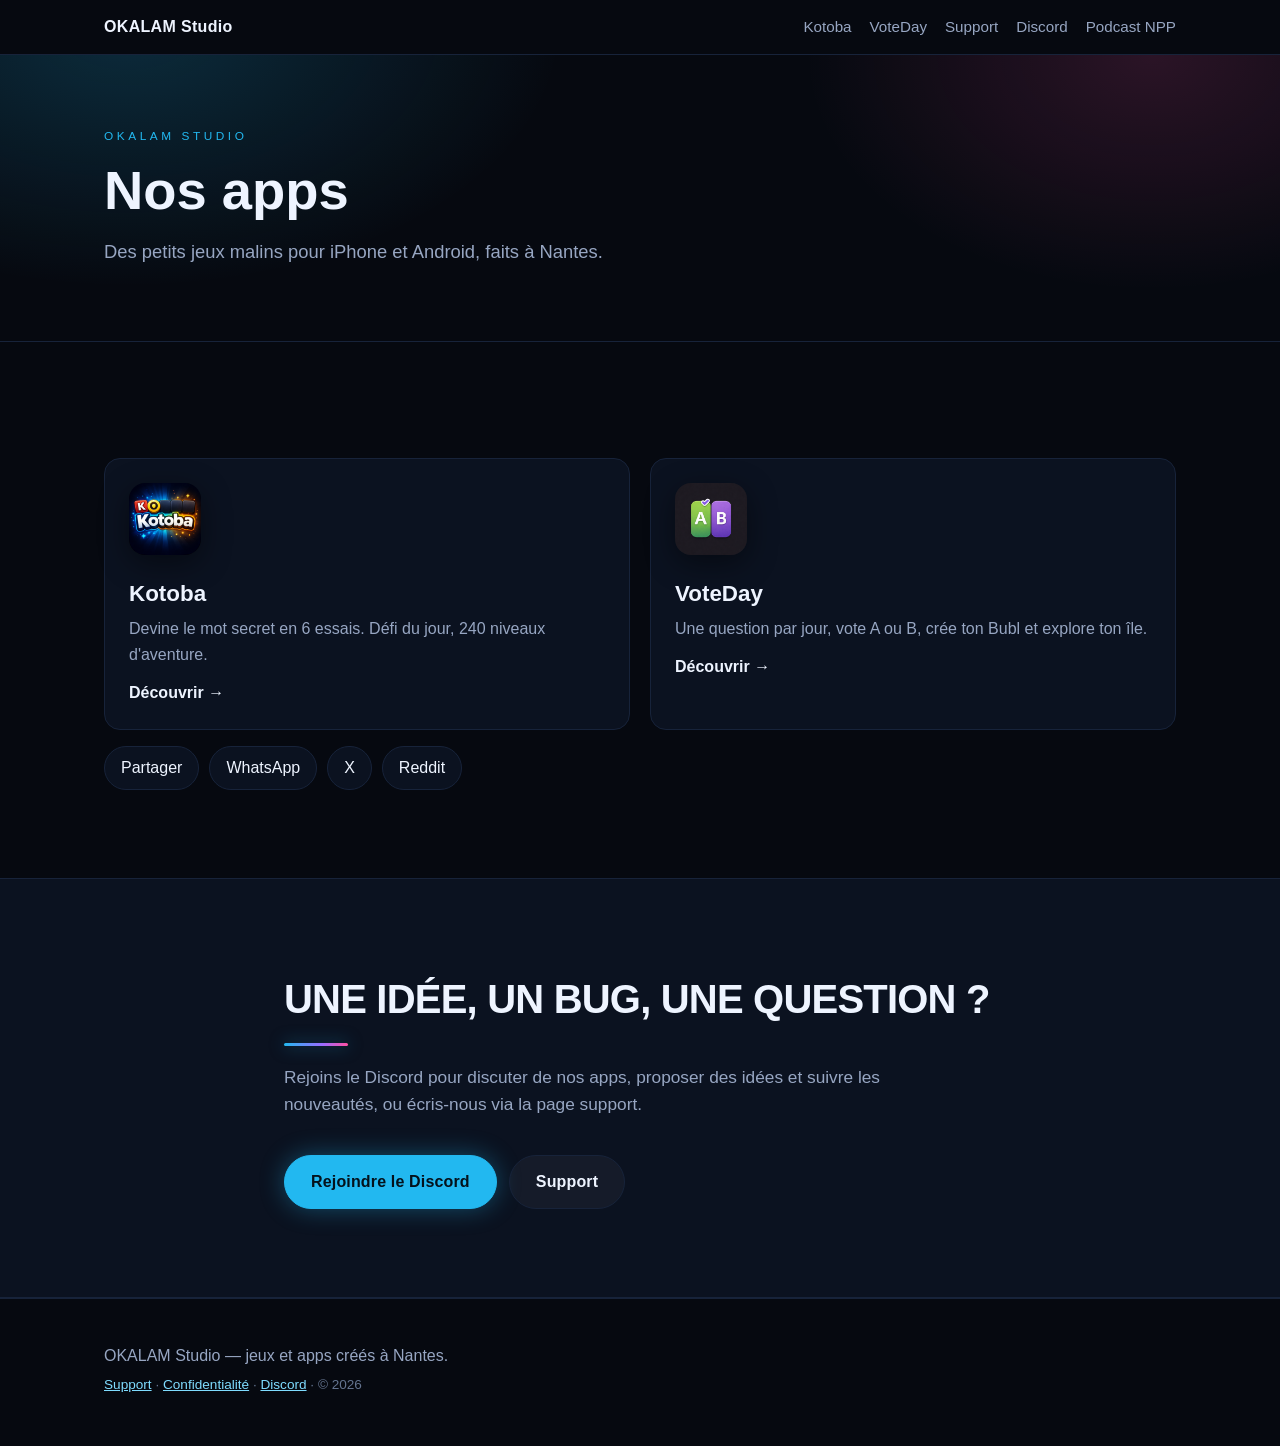
==== apps/index.html @ 82ab76f3 "Site des apps : pages Kotoba, VoteDay, support, confidentialité et journal marketing Co-Authored-By:" ====
<!DOCTYPE html>
<html lang="fr">
<head>
<meta charset="utf-8">
<meta name="viewport" content="width=device-width, initial-scale=1">
<title>Nos apps — Kotoba et VoteDay</title>
<meta name="description" content="Kotoba (jeu de mots) et VoteDay (vote quotidien) : les apps de OKALAM Studio pour iPhone et Android.">
<meta property="og:title" content="Nos apps — Kotoba et VoteDay">
<meta property="og:description" content="Kotoba (jeu de mots) et VoteDay (vote quotidien) : les apps de OKALAM Studio pour iPhone et Android.">
<meta property="og:image" content="../img/apps/kotoba-feature.jpg">
<meta property="og:type" content="website">
<meta name="twitter:card" content="summary_large_image">
<link rel="stylesheet" href="../style.css?v=4">
<link rel="stylesheet" href="../apps.css?v=1">
<link rel="icon" href="../img/favicon.png">
</head>
<body>
<div class="topbar"><div class="wrap">
  <a class="brand" href="../apps/">OKALAM Studio</a>
  <nav>
    <a href="../kotoba/">Kotoba</a>
    <a href="../voteday/">VoteDay</a>
    <a href="../support/">Support</a>
    <a href="https://discord.gg/a42kMBcp4a" target="_blank" rel="noopener">Discord</a>
    <a href="../">Podcast NPP</a>
  </nav>
</div></div>

<header class="app-hero"><div class="wrap">
  <p class="kicker">OKALAM Studio</p>
  <h1>Nos apps</h1>
  <p class="tag">Des petits jeux malins pour iPhone et Android, faits à Nantes.</p>
</div></header>
<main><section class="section"><div class="wrap">
  <div class="apps-grid">
    <a class="app-card" href="../kotoba/"><img class="app-icon" src="../img/apps/kotoba-icon.png" alt="Kotoba"><h3>Kotoba</h3>
      <p>Devine le mot secret en 6 essais. Défi du jour, 240 niveaux d'aventure.</p><strong>Découvrir →</strong></a>
    <a class="app-card" href="../voteday/"><img class="app-icon" src="../img/apps/voteday-icon.png" alt="VoteDay"><h3>VoteDay</h3>
      <p>Une question par jour, vote A ou B, crée ton Bubl et explore ton île.</p><strong>Découvrir →</strong></a>
  </div>
  <div class="share">
      <button type="button" id="share-btn">Partager</button>
      <a href="https://wa.me/?text=D%C3%A9couvre%20Kotoba%20et%20VoteDay" target="_blank" rel="noopener">WhatsApp</a>
      <a href="https://twitter.com/intent/tweet?text=D%C3%A9couvre%20Kotoba%20et%20VoteDay" target="_blank" rel="noopener">X</a>
      <a href="https://www.reddit.com/submit?title=D%C3%A9couvre%20Kotoba%20et%20VoteDay" target="_blank" rel="noopener">Reddit</a>
    </div>
    <script>
      document.getElementById('share-btn').addEventListener('click', function () {
        var d = { title: document.title, url: location.href };
        if (navigator.share) { navigator.share(d).catch(function () {}); }
        else if (navigator.clipboard) { navigator.clipboard.writeText(location.href); this.textContent = 'Lien copié !'; }
      });
    </script>
</div></section>
<section class="section alt"><div class="wrap narrow">
    <h2>Une idée, un bug, une question ?</h2>
    <p class="lead">Rejoins le Discord pour discuter de nos apps, proposer des idées et suivre les nouveautés, ou écris-nous via la page support.</p>
    <p class="cta"><a class="btn btn-primary" href="https://discord.gg/a42kMBcp4a" target="_blank" rel="noopener">Rejoindre le Discord</a> <a class="btn" href="../support/">Support</a></p>
  </div></section>
</main>

<footer>
  <div class="wrap">
    <p>OKALAM Studio — jeux et apps créés à Nantes.</p>
    <p class="small"><a href="../support/">Support</a> · <a href="../confidentialite/">Confidentialité</a> · <a href="https://discord.gg/a42kMBcp4a" target="_blank" rel="noopener">Discord</a> · © <span id="year">2026</span></p>
  </div>
</footer>
<script>document.getElementById('year').textContent = new Date().getFullYear();</script>
</body>
</html>
---- style.css ----
/* NPP — Ne paniquez pas ! On va tout faire péter
   Palette calquée sur l'habillage : nuit bleutée, néon cyan, éclairs roses et violets. */

:root {
  --bg: #060910;
  --bg-alt: #0b1220;
  --ink: #eef4ff;
  --ink-soft: #97a6c2;
  --cyan: #22b8f0;
  --cyan-soft: #7fdcff;
  --pink: #ff4fa3;
  --violet: #9b6bff;
  --green: #5ce1a0;
  --line: #17233a;
  --radius: 16px;
  --wrap: 1120px;
}

* { box-sizing: border-box; }
html { scroll-behavior: smooth; }

body {
  margin: 0;
  background: var(--bg);
  color: var(--ink);
  font-family: -apple-system, BlinkMacSystemFont, "Segoe UI", Inter, Helvetica, Arial, sans-serif;
  line-height: 1.6;
  -webkit-font-smoothing: antialiased;
}

.wrap {
  width: 100%;
  max-width: var(--wrap);
  margin: 0 auto;
  padding: 0 24px;
}
.wrap.narrow { max-width: 760px; }

a { color: var(--cyan-soft); }

/* ---------- hero ---------- */

.hero {
  position: relative;
  padding: 96px 0 88px;
  overflow: hidden;
  border-bottom: 1px solid var(--line);
  background:
    radial-gradient(760px 460px at 12% -5%, rgba(34, 184, 240, .22), transparent 62%),
    radial-gradient(620px 420px at 88% 8%, rgba(255, 79, 163, .16), transparent 62%),
    radial-gradient(520px 380px at 65% 100%, rgba(155, 107, 255, .14), transparent 60%),
    var(--bg);
}

/* la bande oblique de l'habillage */
.hero::before,
.hero::after {
  content: "";
  position: absolute;
  left: -10%;
  width: 120%;
  height: 120px;
  background: rgba(255, 255, 255, .022);
  transform: rotate(-4deg);
  pointer-events: none;
}
.hero::before { top: 12%; }
.hero::after { bottom: 6%; height: 90px; transform: rotate(-3deg); }

.hero-inner {
  position: relative;
  display: flex;
  align-items: center;
  gap: 48px;
}

.hero-text { flex: 1; min-width: 0; }

.hero-logo {
  width: min(38vw, 380px);
  border-radius: 20px;
  border: 1px solid var(--line);
  box-shadow: 0 0 0 1px rgba(34, 184, 240, .12), 0 24px 60px rgba(0, 0, 0, .55);
}

.kicker {
  margin: 0 0 10px;
  text-transform: uppercase;
  letter-spacing: .3em;
  font-size: .74rem;
  color: var(--cyan);
}

.hero h1 {
  margin: 0;
  font-size: clamp(4.5rem, 16vw, 9rem);
  line-height: .82;
  letter-spacing: -.045em;
  font-weight: 900;
  color: var(--cyan);
  text-shadow:
    0 0 18px rgba(34, 184, 240, .55),
    0 0 48px rgba(34, 184, 240, .25);
}

.baseline {
  margin: 22px 0 0;
  font-size: clamp(1.3rem, 3.4vw, 2.1rem);
  font-weight: 800;
  line-height: 1.15;
  letter-spacing: -.01em;
  text-transform: uppercase;
}
.baseline span { color: var(--cyan-soft); }

.hosts { margin: 18px 0 0; color: var(--ink-soft); }
.hosts strong { color: var(--ink); }

.cta {
  margin: 32px 0 0;
  display: flex;
  flex-wrap: wrap;
  gap: 12px;
}

.btn {
  display: inline-block;
  padding: 13px 26px;
  border: 1px solid var(--line);
  border-radius: 999px;
  background: rgba(255, 255, 255, .04);
  color: var(--ink);
  text-decoration: none;
  font-weight: 700;
  letter-spacing: .01em;
  transition: transform .15s ease, box-shadow .15s ease, border-color .15s ease, background .15s ease;
}
.btn:hover {
  transform: translateY(-2px);
  border-color: rgba(127, 220, 255, .5);
  background: rgba(255, 255, 255, .08);
}

.btn-primary {
  background: var(--cyan);
  border-color: var(--cyan);
  color: #04121c;
  box-shadow: 0 0 24px rgba(34, 184, 240, .35);
}
.btn-primary:hover { background: var(--cyan-soft); border-color: var(--cyan-soft); }

.btn-pink {
  background: transparent;
  border-color: var(--pink);
  color: #ffd0e5;
  box-shadow: 0 0 18px rgba(255, 79, 163, .2);
}
.btn-pink:hover { background: rgba(255, 79, 163, .14); border-color: var(--pink); }

/* ---------- sections ---------- */

.section { padding: 88px 0; position: relative; }
.section.alt { background: var(--bg-alt); border-block: 1px solid var(--line); }

h2 {
  margin: 0 0 18px;
  font-size: clamp(1.7rem, 4.4vw, 2.5rem);
  letter-spacing: -.02em;
  text-transform: uppercase;
  font-weight: 900;
}
h2::after {
  content: "";
  display: block;
  width: 64px;
  height: 3px;
  margin-top: 12px;
  border-radius: 3px;
  background: linear-gradient(90deg, var(--cyan), var(--violet) 60%, var(--pink));
  box-shadow: 0 0 16px rgba(34, 184, 240, .5);
}

.lead {
  margin: 0 0 36px;
  max-width: 64ch;
  font-size: 1.08rem;
  color: var(--ink-soft);
}

.note { margin-top: 24px; font-size: .9rem; color: #64748f; }

/* ---------- cartes ---------- */

.grid {
  display: grid;
  grid-template-columns: repeat(auto-fit, minmax(240px, 1fr));
  gap: 18px;
}

.card {
  padding: 26px;
  border: 1px solid var(--line);
  border-radius: var(--radius);
  background: linear-gradient(180deg, rgba(255, 255, 255, .035), rgba(255, 255, 255, .012));
  transition: border-color .15s ease, transform .15s ease;
}
.card:hover { border-color: rgba(34, 184, 240, .45); transform: translateY(-3px); }

.card .num {
  display: block;
  font-size: .78rem;
  font-weight: 800;
  letter-spacing: .22em;
  color: var(--pink);
  margin-bottom: 10px;
}
.card h3 { margin: 0 0 8px; font-size: 1.15rem; }
.card p { margin: 0; color: var(--ink-soft); }

/* ---------- épisodes ---------- */

.episodes { list-style: none; margin: 0; padding: 0; display: grid; gap: 12px; }

.episode {
  display: flex;
  align-items: center;
  gap: 22px;
  padding: 22px 26px;
  border: 1px solid var(--line);
  border-radius: var(--radius);
  background: rgba(255, 255, 255, .025);
}

.episode.next {
  border-color: rgba(34, 184, 240, .35);
  box-shadow: inset 3px 0 0 var(--cyan);
}

.ep-num {
  font-weight: 900;
  letter-spacing: .06em;
  color: var(--cyan);
  min-width: 78px;
}

.ep-body { flex: 1; }
.ep-body h3 { margin: 0 0 6px; font-size: 1.15rem; }
.ep-body p { margin: 0; color: var(--ink-soft); font-size: .95rem; }

.ep-meta {
  font-size: .8rem;
  text-transform: uppercase;
  letter-spacing: .12em;
  color: var(--pink);
  border: 1px solid rgba(255, 79, 163, .4);
  padding: 5px 14px;
  border-radius: 999px;
  white-space: nowrap;
}

/* ---------- dons ---------- */

.donate {
  padding: 28px;
  border: 1px solid rgba(255, 79, 163, .35);
  border-radius: var(--radius);
  background: linear-gradient(180deg, rgba(255, 79, 163, .08), rgba(155, 107, 255, .05));
}

.donate-label {
  margin: 0 0 6px;
  font-size: .76rem;
  text-transform: uppercase;
  letter-spacing: .24em;
  color: var(--pink);
  font-weight: 800;
}

.donate .cta { margin-top: 22px; }

/* ---------- contact ---------- */

.mail {
  font-size: clamp(1.15rem, 3.4vw, 1.7rem);
  font-weight: 800;
  margin: 0;
  word-break: break-word;
}
.mail a { text-decoration: none; }
.mail a:hover { text-decoration: underline; }

/* ---------- pied ---------- */

footer {
  padding: 44px 0;
  border-top: 1px solid var(--line);
  color: var(--ink-soft);
}
footer p { margin: 0 0 6px; }
footer .small { font-size: .85rem; color: #64748f; }

@media (max-width: 860px) {
  .hero-inner { flex-direction: column-reverse; align-items: flex-start; gap: 32px; }
  .hero-logo { width: min(70vw, 320px); }
}

@media (max-width: 560px) {
  .hero { padding: 72px 0 64px; }
  .section { padding: 64px 0; }
  .episode { flex-wrap: wrap; gap: 12px; }
}

.donate-soon {
  margin: 0;
  font-size: 1.05rem;
  font-weight: 700;
  color: var(--cyan-soft);
}

/* ---------- plateformes d'ecoute ---------- */

.plateformes {
  display: flex;
  flex-wrap: wrap;
  gap: 12px;
  margin: 0 0 30px;
}

.plat {
  display: flex;
  flex-direction: column;
  gap: 2px;
  padding: 14px 22px;
  border: 1px solid var(--line);
  border-radius: var(--radius);
  background: rgba(255, 255, 255, .03);
  text-decoration: none;
  color: var(--ink);
  transition: border-color .15s ease, transform .15s ease;
}
a.plat:hover { border-color: rgba(34, 184, 240, .55); transform: translateY(-2px); }

.plat-nom { font-weight: 800; }
.plat-etat {
  font-size: .74rem;
  text-transform: uppercase;
  letter-spacing: .16em;
  color: var(--cyan);
}
.plat-attente { opacity: .6; }
.plat-attente .plat-etat { color: var(--ink-soft); }

.ep-liens { margin-top: 10px !important; display: flex; flex-wrap: wrap; gap: 16px; }
.ep-liens a { font-size: .9rem; font-weight: 700; text-decoration: none; }
.ep-liens a:hover { text-decoration: underline; }
---- apps.css ----
/* Pages apps (Kotoba, VoteDay), support, confidentialité — s'appuie sur style.css */

.topbar { border-bottom: 1px solid var(--line); background: var(--bg); position: sticky; top: 0; z-index: 10; }
.topbar .wrap { display: flex; align-items: center; justify-content: space-between; gap: 16px; padding-top: 14px; padding-bottom: 14px; flex-wrap: wrap; }
.topbar a { text-decoration: none; }
.topbar .brand { font-weight: 800; letter-spacing: .02em; color: var(--ink); }
.topbar nav { display: flex; gap: 18px; flex-wrap: wrap; font-size: .95rem; }
.topbar nav a { color: var(--ink-soft); }
.topbar nav a:hover { color: var(--cyan-soft); }

.app-hero { padding: 72px 0 56px; border-bottom: 1px solid var(--line);
  background:
    radial-gradient(700px 420px at 10% -10%, rgba(34, 184, 240, .20), transparent 62%),
    radial-gradient(560px 380px at 90% 0%, rgba(255, 79, 163, .15), transparent 62%),
    var(--bg); }
.app-hero-inner { display: flex; gap: 40px; align-items: center; flex-wrap: wrap; }
.app-hero-text { flex: 1 1 360px; }
.app-icon { width: 96px; height: 96px; border-radius: 22px; box-shadow: 0 8px 30px rgba(0,0,0,.45); }
.app-hero h1 { margin: 16px 0 6px; font-size: clamp(2.2rem, 6vw, 3.4rem); line-height: 1.05; }
.app-hero .tag { color: var(--ink-soft); font-size: 1.15rem; max-width: 34em; }
.app-hero .feature { flex: 1 1 360px; max-width: 520px; width: 100%; border-radius: var(--radius); border: 1px solid var(--line); }

.stores { display: flex; gap: 12px; flex-wrap: wrap; margin: 24px 0 8px; }
.store { display: inline-flex; flex-direction: column; padding: 10px 20px; border-radius: 12px; border: 1px solid var(--line);
  background: var(--bg-alt); text-decoration: none; color: var(--ink); min-width: 190px; }
.store small { color: var(--ink-soft); font-size: .75rem; }
.store strong { font-size: 1.05rem; }
.store:hover { border-color: var(--cyan); }
.store.recommended { border-color: var(--cyan); box-shadow: 0 0 0 1px var(--cyan) inset; }
.store.soon { opacity: .6; pointer-events: none; }
.stores-note { color: var(--ink-soft); font-size: .9rem; margin: 6px 0 0; }

.shots { display: flex; gap: 16px; overflow-x: auto; padding: 8px 0 20px; scroll-snap-type: x mandatory; }
.shots img { height: 420px; width: auto; border-radius: 18px; border: 1px solid var(--line); scroll-snap-align: start; flex: 0 0 auto; }

.feat-grid { display: grid; grid-template-columns: repeat(auto-fit, minmax(240px, 1fr)); gap: 16px; margin-top: 24px; }
.feat { background: var(--bg-alt); border: 1px solid var(--line); border-radius: var(--radius); padding: 20px; }
.feat h3 { margin: 0 0 6px; font-size: 1.05rem; }
.feat p { margin: 0; color: var(--ink-soft); font-size: .95rem; }

.apps-grid { display: grid; grid-template-columns: repeat(auto-fit, minmax(300px, 1fr)); gap: 20px; margin-top: 28px; }
.app-card { background: var(--bg-alt); border: 1px solid var(--line); border-radius: var(--radius); padding: 24px; text-decoration: none; color: var(--ink); display: block; }
.app-card:hover { border-color: var(--cyan); }
.app-card img.app-icon { width: 72px; height: 72px; border-radius: 16px; }
.app-card h3 { margin: 14px 0 4px; font-size: 1.4rem; }
.app-card p { color: var(--ink-soft); margin: 0 0 12px; }

.share { display: flex; gap: 10px; flex-wrap: wrap; margin-top: 16px; }
.share a, .share button { font: inherit; cursor: pointer; padding: 8px 16px; border-radius: 999px; border: 1px solid var(--line);
  background: var(--bg-alt); color: var(--ink); text-decoration: none; }
.share a:hover, .share button:hover { border-color: var(--cyan); }

.faq details { background: var(--bg-alt); border: 1px solid var(--line); border-radius: 12px; padding: 14px 18px; margin: 10px 0; }
.faq summary { cursor: pointer; font-weight: 600; }
.faq p { color: var(--ink-soft); margin: 10px 0 0; }

.legal h2 { margin-top: 36px; font-size: 1.3rem; }
.legal p, .legal li { color: var(--ink-soft); }
.legal .updated { font-size: .9rem; }

@media (max-width: 600px) { .shots img { height: 340px; } .app-hero { padding: 48px 0 40px; } }
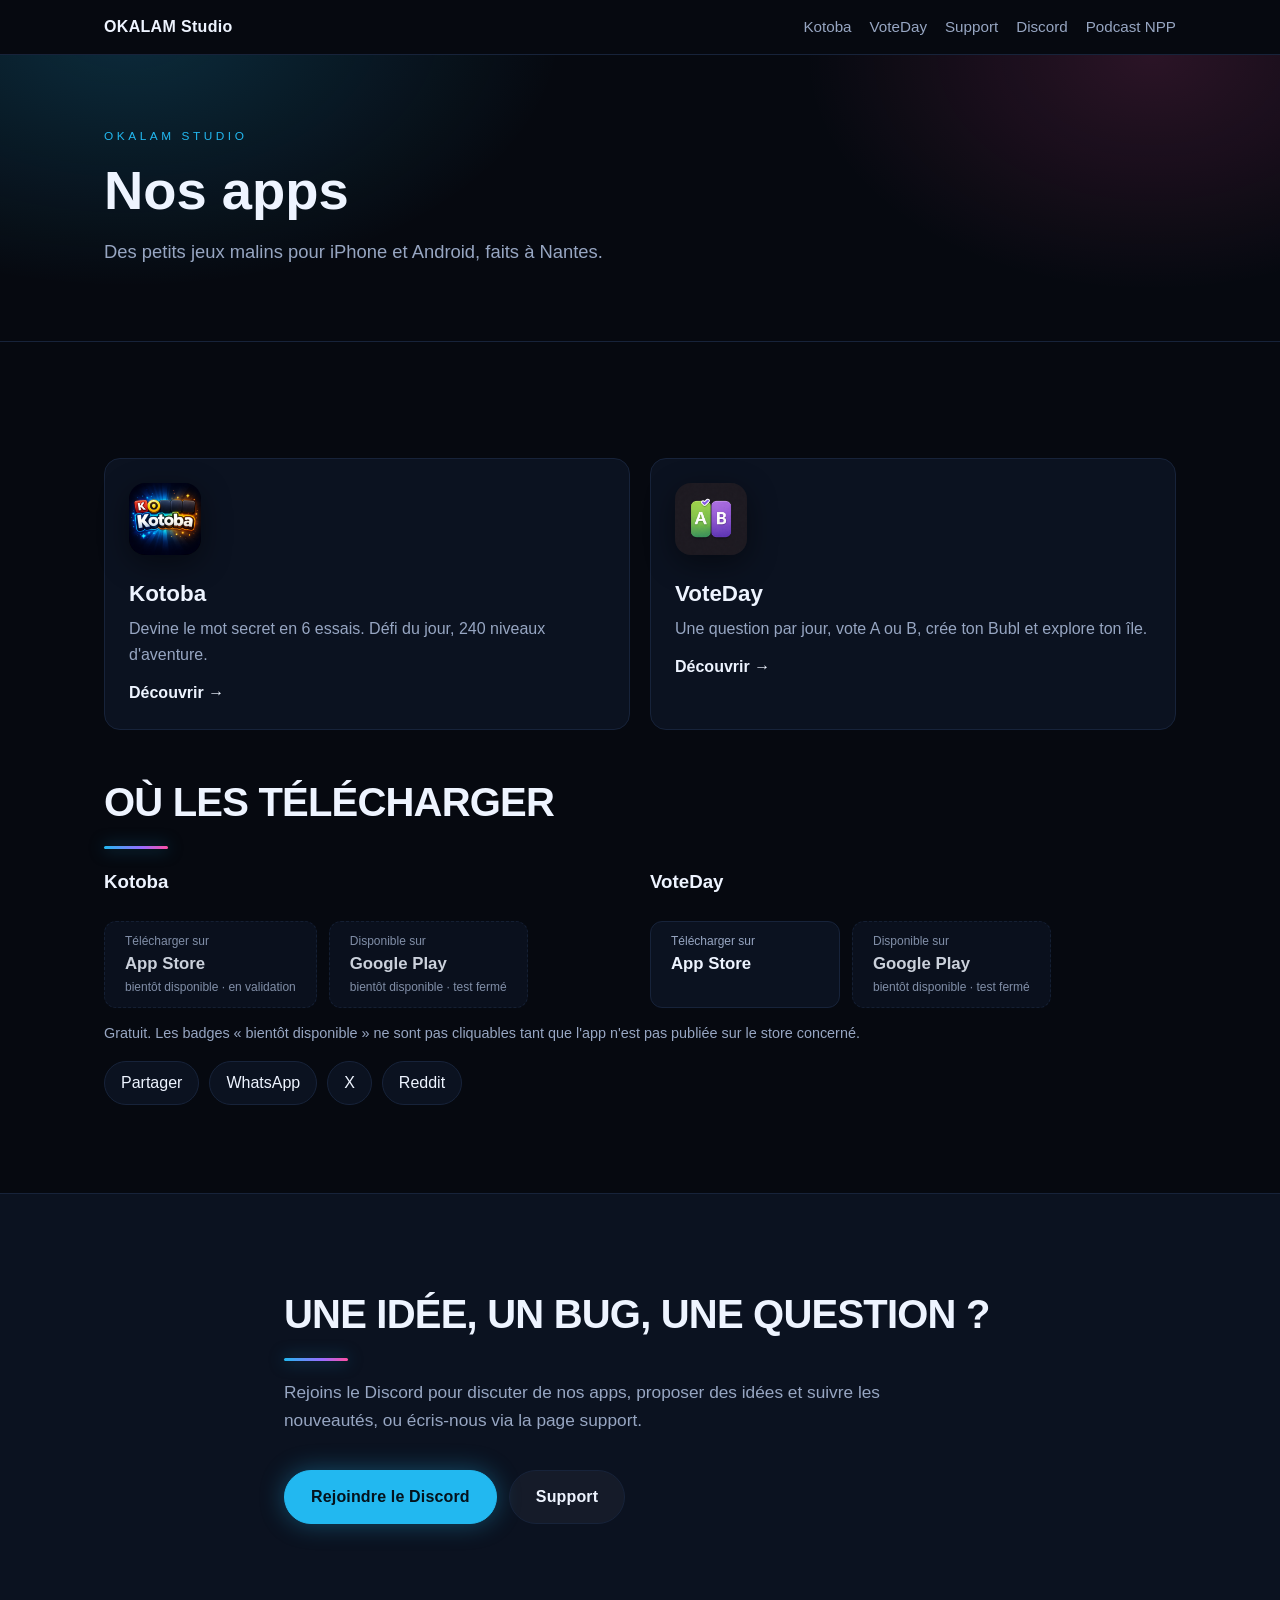
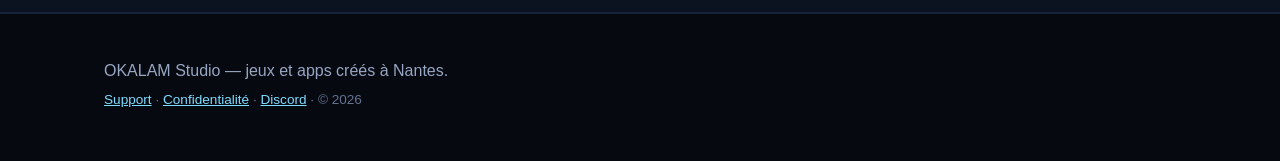
==== commit 3c1e7344: "Marketing 2026-10-02 : badges stores et detection iOS/Android, Open Graph/Twitter, QR, accueil, ment" ====
--- a/apps/index.html
+++ b/apps/index.html
@@ -8,10 +8,17 @@
 <meta property="og:title" content="Nos apps — Kotoba et VoteDay">
 <meta property="og:description" content="Kotoba (jeu de mots) et VoteDay (vote quotidien) : les apps de OKALAM Studio pour iPhone et Android.">
 <meta property="og:image" content="../img/apps/kotoba-feature.jpg">
+<meta property="og:image:alt" content="Kotoba, le jeu de mots en 6 essais">
 <meta property="og:type" content="website">
+<meta property="og:site_name" content="OKALAM Studio">
+<meta property="og:locale" content="fr_FR">
 <meta name="twitter:card" content="summary_large_image">
-<link rel="stylesheet" href="../style.css?v=4">
-<link rel="stylesheet" href="../apps.css?v=1">
+<meta name="twitter:title" content="Nos apps — Kotoba et VoteDay">
+<meta name="twitter:description" content="Kotoba (jeu de mots) et VoteDay (vote quotidien) : les apps de OKALAM Studio pour iPhone et Android.">
+<meta name="twitter:image" content="../img/apps/kotoba-feature.jpg">
+<meta name="twitter:image:alt" content="Kotoba, le jeu de mots en 6 essais">
+<link rel="stylesheet" href="../style.css?v=5">
+<link rel="stylesheet" href="../apps.css?v=2">
 <link rel="icon" href="../img/favicon.png">
 </head>
 <body>
@@ -33,11 +40,37 @@
 </div></header>
 <main><section class="section"><div class="wrap">
   <div class="apps-grid">
-    <a class="app-card" href="../kotoba/"><img class="app-icon" src="../img/apps/kotoba-icon.png" alt="Kotoba"><h3>Kotoba</h3>
+    <a class="app-card" href="../kotoba/"><img class="app-icon" src="../img/apps/kotoba-icon.png" alt="" width="72" height="72"><h3>Kotoba</h3>
       <p>Devine le mot secret en 6 essais. Défi du jour, 240 niveaux d'aventure.</p><strong>Découvrir →</strong></a>
-    <a class="app-card" href="../voteday/"><img class="app-icon" src="../img/apps/voteday-icon.png" alt="VoteDay"><h3>VoteDay</h3>
+    <a class="app-card" href="../voteday/"><img class="app-icon" src="../img/apps/voteday-icon.png" alt="" width="72" height="72"><h3>VoteDay</h3>
       <p>Une question par jour, vote A ou B, crée ton Bubl et explore ton île.</p><strong>Découvrir →</strong></a>
   </div>
+  <h2 id="dispo" class="dispo-title">Où les télécharger</h2>
+  <div class="dispo">
+    <div class="dispo-app">
+      <h3>Kotoba</h3>
+      <div class="stores">
+        <span class="store soon ios" id="ios-kotoba" aria-disabled="true"><small>Télécharger sur</small><strong>App Store</strong><small>bientôt disponible · en validation</small></span>
+        <span class="store soon android" id="android-kotoba" aria-disabled="true"><small>Disponible sur</small><strong>Google Play</strong><small>bientôt disponible · test fermé</small></span>
+      </div>
+    </div>
+    <div class="dispo-app">
+      <h3>VoteDay</h3>
+      <div class="stores">
+        <a class="store ios" id="ios-voteday" href="https://apps.apple.com/fr/app/voteday/id6760981728" target="_blank" rel="noopener"><small>Télécharger sur</small><strong>App Store</strong></a>
+        <span class="store soon android" id="android-voteday" aria-disabled="true"><small>Disponible sur</small><strong>Google Play</strong><small>bientôt disponible · test fermé</small></span>
+      </div>
+    </div>
+  </div>
+  <p class="stores-note">Gratuit. Les badges « bientôt disponible » ne sont pas cliquables tant que l'app n'est pas publiée sur le store concerné.</p>
+  <script>
+    (function () {
+      var ua = navigator.userAgent || '';
+      var p = /android/i.test(ua) ? 'android' : (/iphone|ipad|ipod/i.test(ua) || (/macintosh/i.test(ua) && navigator.maxTouchPoints > 1) ? 'ios' : '');
+      if (!p) return;
+      ['kotoba', 'voteday'].forEach(function (a) { var el = document.getElementById(p + '-' + a); if (el) el.classList.add('recommended'); });
+    })();
+  </script>
   <div class="share">
       <button type="button" id="share-btn">Partager</button>
       <a href="https://wa.me/?text=D%C3%A9couvre%20Kotoba%20et%20VoteDay" target="_blank" rel="noopener">WhatsApp</a>
--- a/style.css
+++ b/style.css
@@ -187,7 +187,7 @@
   color: var(--ink-soft);
 }
 
-.note { margin-top: 24px; font-size: .9rem; color: #64748f; }
+.note { margin-top: 24px; font-size: .9rem; color: #8a99b5; }
 
 /* ---------- cartes ---------- */
 
@@ -347,9 +347,17 @@
   letter-spacing: .16em;
   color: var(--cyan);
 }
-.plat-attente { opacity: .6; }
+.plat-attente { opacity: .85; border-style: dashed; }
 .plat-attente .plat-etat { color: var(--ink-soft); }
 
 .ep-liens { margin-top: 10px !important; display: flex; flex-wrap: wrap; gap: 16px; }
 .ep-liens a { font-size: .9rem; font-weight: 700; text-decoration: none; }
 .ep-liens a:hover { text-decoration: underline; }
+
+/* ---------- encart "Dans l'épisode" ---------- */
+.episode-apps { margin: 24px 0 28px; padding: 18px 22px; border: 1px solid var(--line); border-left: 3px solid var(--cyan); border-radius: var(--radius); background: var(--bg-alt); }
+.episode-apps .kicker { margin: 0 0 8px; }
+.episode-apps ul { margin: 0; padding-left: 1.1em; color: var(--ink-soft); }
+.episode-apps li { margin: 4px 0; }
+.episode-apps strong { color: var(--ink); }
+.episode-apps .small { margin: 10px 0 0; font-size: .9rem; color: var(--ink-soft); }
--- a/apps.css
+++ b/apps.css
@@ -27,7 +27,8 @@
 .store strong { font-size: 1.05rem; }
 .store:hover { border-color: var(--cyan); }
 .store.recommended { border-color: var(--cyan); box-shadow: 0 0 0 1px var(--cyan) inset; }
-.store.soon { opacity: .6; pointer-events: none; }
+.store.soon { opacity: .85; border-style: dashed; pointer-events: none; cursor: default; }
+.store:focus-visible, .share a:focus-visible, .share button:focus-visible { outline: 2px solid var(--cyan-soft); outline-offset: 2px; }
 .stores-note { color: var(--ink-soft); font-size: .9rem; margin: 6px 0 0; }
 
 .shots { display: flex; gap: 16px; overflow-x: auto; padding: 8px 0 20px; scroll-snap-type: x mandatory; }
@@ -59,3 +60,7 @@
 .legal .updated { font-size: .9rem; }
 
 @media (max-width: 600px) { .shots img { height: 340px; } .app-hero { padding: 48px 0 40px; } }
+
+.dispo-title { margin-top: 40px; }
+.dispo { display: grid; grid-template-columns: repeat(auto-fit, minmax(260px, 1fr)); gap: 20px; }
+.dispo-app h3 { margin: 0 0 4px; }
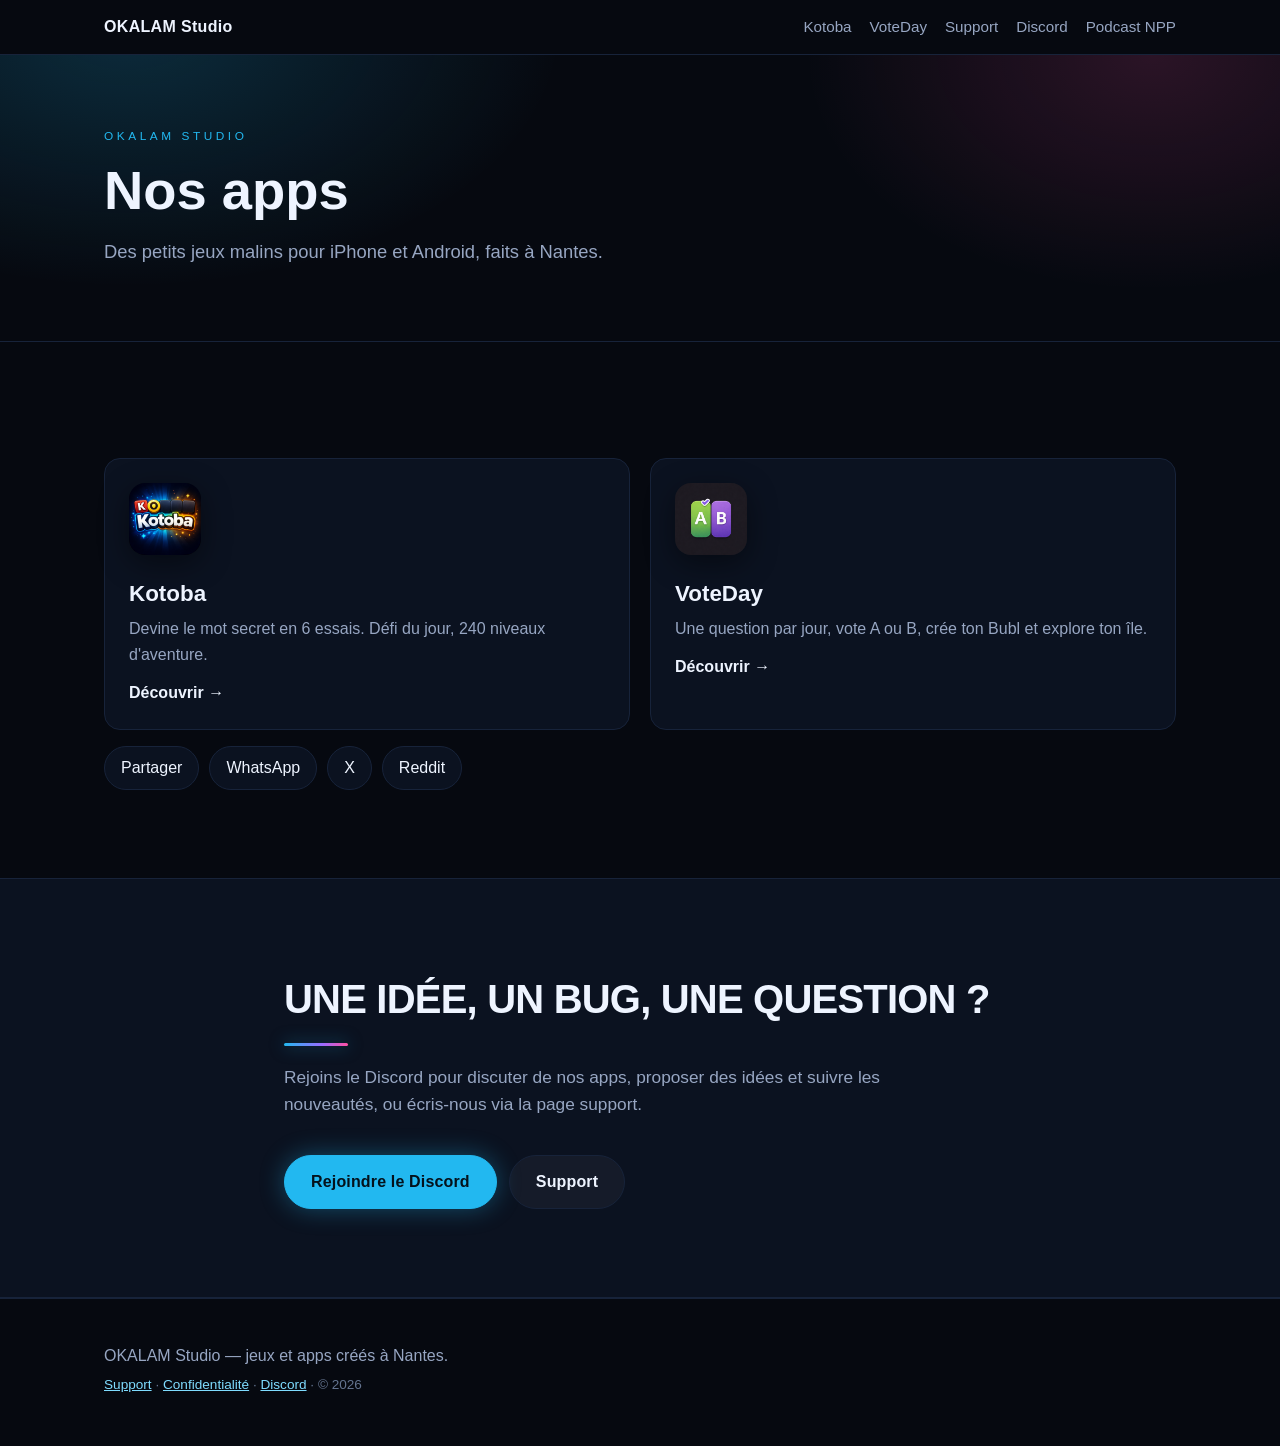
==== commit aba0f63a: "Merge pull request #1 from Stesouna9/apps-site Site des apps : Kotoba, VoteDay, support, confidentia" ====
--- a/apps/index.html
+++ b/apps/index.html
@@ -8,17 +8,10 @@
 <meta property="og:title" content="Nos apps — Kotoba et VoteDay">
 <meta property="og:description" content="Kotoba (jeu de mots) et VoteDay (vote quotidien) : les apps de OKALAM Studio pour iPhone et Android.">
 <meta property="og:image" content="../img/apps/kotoba-feature.jpg">
-<meta property="og:image:alt" content="Kotoba, le jeu de mots en 6 essais">
 <meta property="og:type" content="website">
-<meta property="og:site_name" content="OKALAM Studio">
-<meta property="og:locale" content="fr_FR">
 <meta name="twitter:card" content="summary_large_image">
-<meta name="twitter:title" content="Nos apps — Kotoba et VoteDay">
-<meta name="twitter:description" content="Kotoba (jeu de mots) et VoteDay (vote quotidien) : les apps de OKALAM Studio pour iPhone et Android.">
-<meta name="twitter:image" content="../img/apps/kotoba-feature.jpg">
-<meta name="twitter:image:alt" content="Kotoba, le jeu de mots en 6 essais">
-<link rel="stylesheet" href="../style.css?v=5">
-<link rel="stylesheet" href="../apps.css?v=2">
+<link rel="stylesheet" href="../style.css?v=4">
+<link rel="stylesheet" href="../apps.css?v=1">
 <link rel="icon" href="../img/favicon.png">
 </head>
 <body>
@@ -40,37 +33,11 @@
 </div></header>
 <main><section class="section"><div class="wrap">
   <div class="apps-grid">
-    <a class="app-card" href="../kotoba/"><img class="app-icon" src="../img/apps/kotoba-icon.png" alt="" width="72" height="72"><h3>Kotoba</h3>
+    <a class="app-card" href="../kotoba/"><img class="app-icon" src="../img/apps/kotoba-icon.png" alt="Kotoba"><h3>Kotoba</h3>
       <p>Devine le mot secret en 6 essais. Défi du jour, 240 niveaux d'aventure.</p><strong>Découvrir →</strong></a>
-    <a class="app-card" href="../voteday/"><img class="app-icon" src="../img/apps/voteday-icon.png" alt="" width="72" height="72"><h3>VoteDay</h3>
+    <a class="app-card" href="../voteday/"><img class="app-icon" src="../img/apps/voteday-icon.png" alt="VoteDay"><h3>VoteDay</h3>
       <p>Une question par jour, vote A ou B, crée ton Bubl et explore ton île.</p><strong>Découvrir →</strong></a>
   </div>
-  <h2 id="dispo" class="dispo-title">Où les télécharger</h2>
-  <div class="dispo">
-    <div class="dispo-app">
-      <h3>Kotoba</h3>
-      <div class="stores">
-        <span class="store soon ios" id="ios-kotoba" aria-disabled="true"><small>Télécharger sur</small><strong>App Store</strong><small>bientôt disponible · en validation</small></span>
-        <span class="store soon android" id="android-kotoba" aria-disabled="true"><small>Disponible sur</small><strong>Google Play</strong><small>bientôt disponible · test fermé</small></span>
-      </div>
-    </div>
-    <div class="dispo-app">
-      <h3>VoteDay</h3>
-      <div class="stores">
-        <a class="store ios" id="ios-voteday" href="https://apps.apple.com/fr/app/voteday/id6760981728" target="_blank" rel="noopener"><small>Télécharger sur</small><strong>App Store</strong></a>
-        <span class="store soon android" id="android-voteday" aria-disabled="true"><small>Disponible sur</small><strong>Google Play</strong><small>bientôt disponible · test fermé</small></span>
-      </div>
-    </div>
-  </div>
-  <p class="stores-note">Gratuit. Les badges « bientôt disponible » ne sont pas cliquables tant que l'app n'est pas publiée sur le store concerné.</p>
-  <script>
-    (function () {
-      var ua = navigator.userAgent || '';
-      var p = /android/i.test(ua) ? 'android' : (/iphone|ipad|ipod/i.test(ua) || (/macintosh/i.test(ua) && navigator.maxTouchPoints > 1) ? 'ios' : '');
-      if (!p) return;
-      ['kotoba', 'voteday'].forEach(function (a) { var el = document.getElementById(p + '-' + a); if (el) el.classList.add('recommended'); });
-    })();
-  </script>
   <div class="share">
       <button type="button" id="share-btn">Partager</button>
       <a href="https://wa.me/?text=D%C3%A9couvre%20Kotoba%20et%20VoteDay" target="_blank" rel="noopener">WhatsApp</a>
--- a/apps.css
+++ b/apps.css
@@ -27,8 +27,7 @@
 .store strong { font-size: 1.05rem; }
 .store:hover { border-color: var(--cyan); }
 .store.recommended { border-color: var(--cyan); box-shadow: 0 0 0 1px var(--cyan) inset; }
-.store.soon { opacity: .85; border-style: dashed; pointer-events: none; cursor: default; }
-.store:focus-visible, .share a:focus-visible, .share button:focus-visible { outline: 2px solid var(--cyan-soft); outline-offset: 2px; }
+.store.soon { opacity: .6; pointer-events: none; }
 .stores-note { color: var(--ink-soft); font-size: .9rem; margin: 6px 0 0; }
 
 .shots { display: flex; gap: 16px; overflow-x: auto; padding: 8px 0 20px; scroll-snap-type: x mandatory; }
@@ -60,7 +59,3 @@
 .legal .updated { font-size: .9rem; }
 
 @media (max-width: 600px) { .shots img { height: 340px; } .app-hero { padding: 48px 0 40px; } }
-
-.dispo-title { margin-top: 40px; }
-.dispo { display: grid; grid-template-columns: repeat(auto-fit, minmax(260px, 1fr)); gap: 20px; }
-.dispo-app h3 { margin: 0 0 4px; }
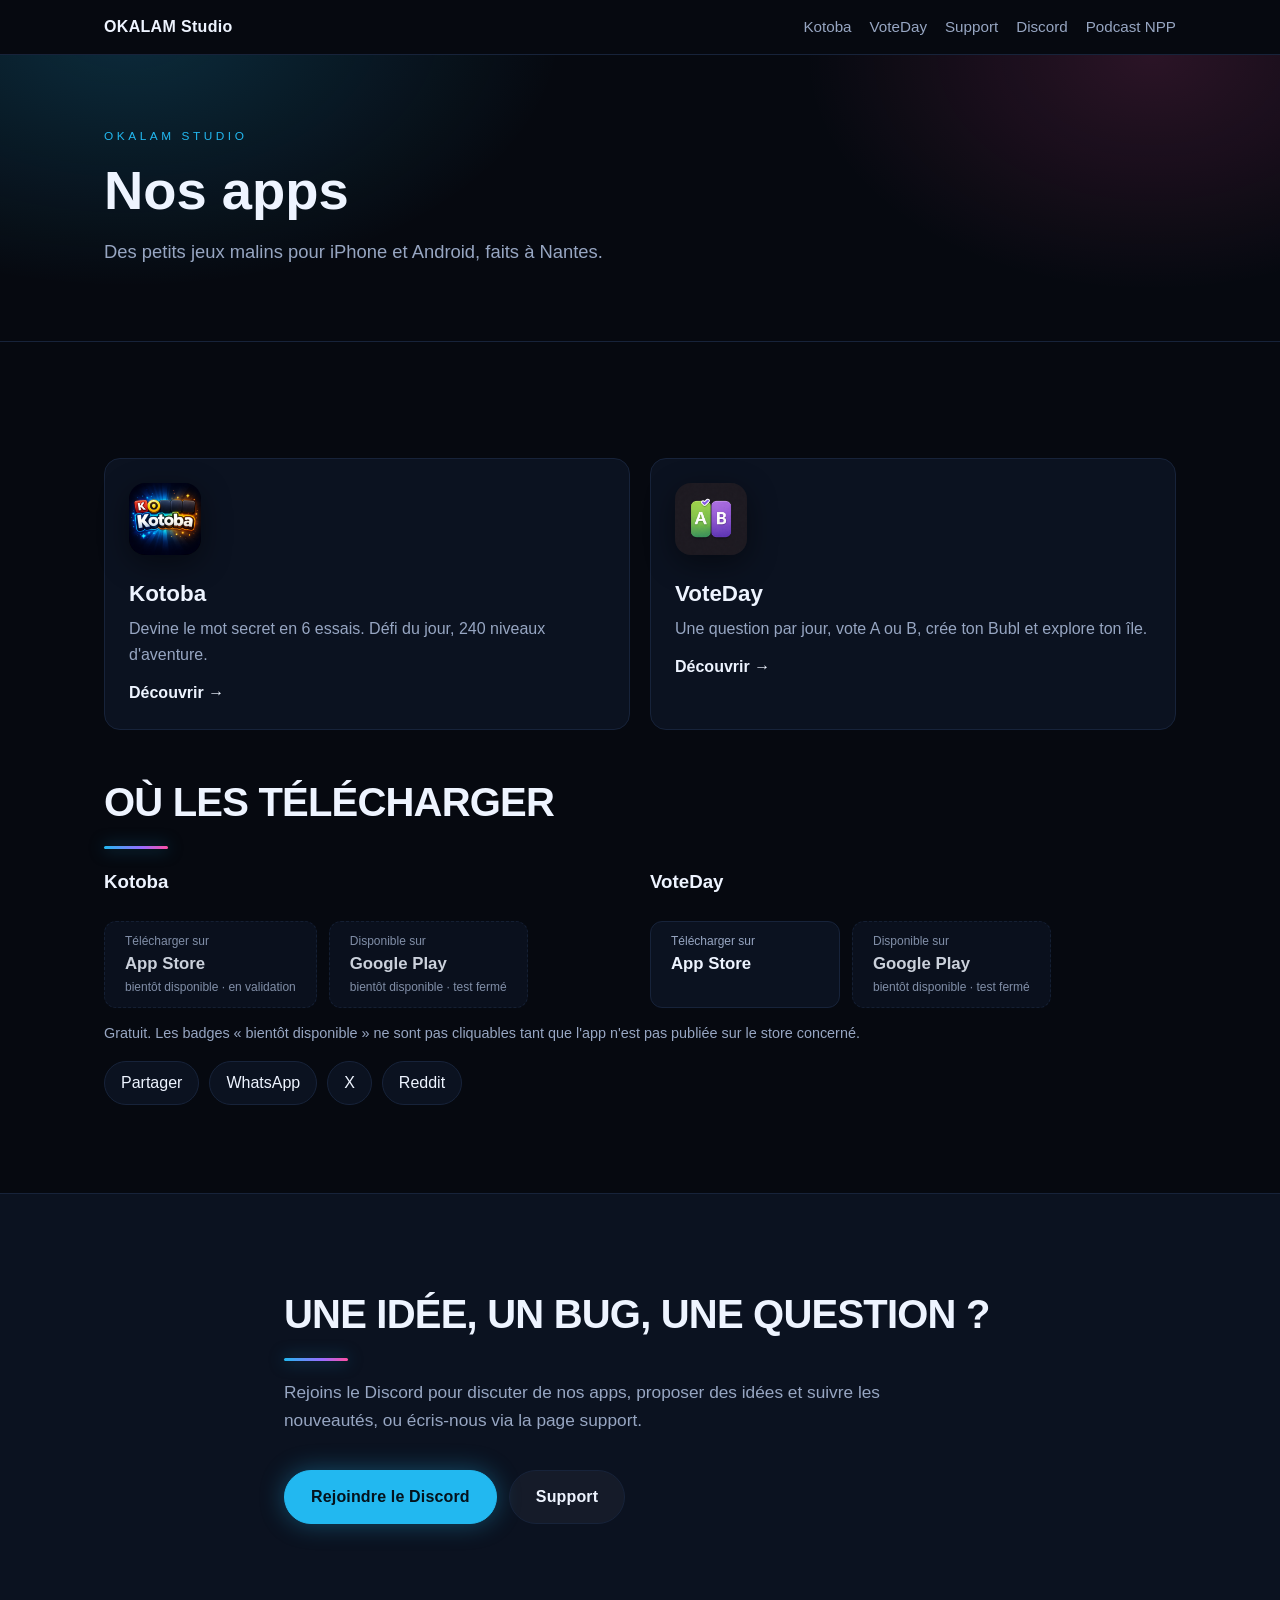
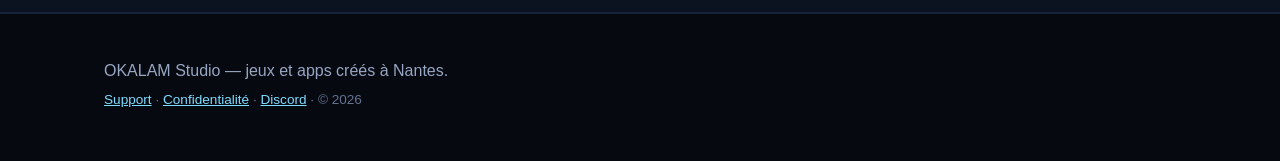
==== commit 0bc2b3b8: "Merge pull request #2 from Stesouna9/marketing/2026-10-02 Promo nocturne 2026-10-02 : site des apps " ====
--- a/apps/index.html
+++ b/apps/index.html
@@ -8,10 +8,17 @@
 <meta property="og:title" content="Nos apps — Kotoba et VoteDay">
 <meta property="og:description" content="Kotoba (jeu de mots) et VoteDay (vote quotidien) : les apps de OKALAM Studio pour iPhone et Android.">
 <meta property="og:image" content="../img/apps/kotoba-feature.jpg">
+<meta property="og:image:alt" content="Kotoba, le jeu de mots en 6 essais">
 <meta property="og:type" content="website">
+<meta property="og:site_name" content="OKALAM Studio">
+<meta property="og:locale" content="fr_FR">
 <meta name="twitter:card" content="summary_large_image">
-<link rel="stylesheet" href="../style.css?v=4">
-<link rel="stylesheet" href="../apps.css?v=1">
+<meta name="twitter:title" content="Nos apps — Kotoba et VoteDay">
+<meta name="twitter:description" content="Kotoba (jeu de mots) et VoteDay (vote quotidien) : les apps de OKALAM Studio pour iPhone et Android.">
+<meta name="twitter:image" content="../img/apps/kotoba-feature.jpg">
+<meta name="twitter:image:alt" content="Kotoba, le jeu de mots en 6 essais">
+<link rel="stylesheet" href="../style.css?v=5">
+<link rel="stylesheet" href="../apps.css?v=2">
 <link rel="icon" href="../img/favicon.png">
 </head>
 <body>
@@ -33,11 +40,37 @@
 </div></header>
 <main><section class="section"><div class="wrap">
   <div class="apps-grid">
-    <a class="app-card" href="../kotoba/"><img class="app-icon" src="../img/apps/kotoba-icon.png" alt="Kotoba"><h3>Kotoba</h3>
+    <a class="app-card" href="../kotoba/"><img class="app-icon" src="../img/apps/kotoba-icon.png" alt="" width="72" height="72"><h3>Kotoba</h3>
       <p>Devine le mot secret en 6 essais. Défi du jour, 240 niveaux d'aventure.</p><strong>Découvrir →</strong></a>
-    <a class="app-card" href="../voteday/"><img class="app-icon" src="../img/apps/voteday-icon.png" alt="VoteDay"><h3>VoteDay</h3>
+    <a class="app-card" href="../voteday/"><img class="app-icon" src="../img/apps/voteday-icon.png" alt="" width="72" height="72"><h3>VoteDay</h3>
       <p>Une question par jour, vote A ou B, crée ton Bubl et explore ton île.</p><strong>Découvrir →</strong></a>
   </div>
+  <h2 id="dispo" class="dispo-title">Où les télécharger</h2>
+  <div class="dispo">
+    <div class="dispo-app">
+      <h3>Kotoba</h3>
+      <div class="stores">
+        <span class="store soon ios" id="ios-kotoba" aria-disabled="true"><small>Télécharger sur</small><strong>App Store</strong><small>bientôt disponible · en validation</small></span>
+        <span class="store soon android" id="android-kotoba" aria-disabled="true"><small>Disponible sur</small><strong>Google Play</strong><small>bientôt disponible · test fermé</small></span>
+      </div>
+    </div>
+    <div class="dispo-app">
+      <h3>VoteDay</h3>
+      <div class="stores">
+        <a class="store ios" id="ios-voteday" href="https://apps.apple.com/fr/app/voteday/id6760981728" target="_blank" rel="noopener"><small>Télécharger sur</small><strong>App Store</strong></a>
+        <span class="store soon android" id="android-voteday" aria-disabled="true"><small>Disponible sur</small><strong>Google Play</strong><small>bientôt disponible · test fermé</small></span>
+      </div>
+    </div>
+  </div>
+  <p class="stores-note">Gratuit. Les badges « bientôt disponible » ne sont pas cliquables tant que l'app n'est pas publiée sur le store concerné.</p>
+  <script>
+    (function () {
+      var ua = navigator.userAgent || '';
+      var p = /android/i.test(ua) ? 'android' : (/iphone|ipad|ipod/i.test(ua) || (/macintosh/i.test(ua) && navigator.maxTouchPoints > 1) ? 'ios' : '');
+      if (!p) return;
+      ['kotoba', 'voteday'].forEach(function (a) { var el = document.getElementById(p + '-' + a); if (el) el.classList.add('recommended'); });
+    })();
+  </script>
   <div class="share">
       <button type="button" id="share-btn">Partager</button>
       <a href="https://wa.me/?text=D%C3%A9couvre%20Kotoba%20et%20VoteDay" target="_blank" rel="noopener">WhatsApp</a>
--- a/apps.css
+++ b/apps.css
@@ -27,7 +27,8 @@
 .store strong { font-size: 1.05rem; }
 .store:hover { border-color: var(--cyan); }
 .store.recommended { border-color: var(--cyan); box-shadow: 0 0 0 1px var(--cyan) inset; }
-.store.soon { opacity: .6; pointer-events: none; }
+.store.soon { opacity: .85; border-style: dashed; pointer-events: none; cursor: default; }
+.store:focus-visible, .share a:focus-visible, .share button:focus-visible { outline: 2px solid var(--cyan-soft); outline-offset: 2px; }
 .stores-note { color: var(--ink-soft); font-size: .9rem; margin: 6px 0 0; }
 
 .shots { display: flex; gap: 16px; overflow-x: auto; padding: 8px 0 20px; scroll-snap-type: x mandatory; }
@@ -59,3 +60,7 @@
 .legal .updated { font-size: .9rem; }
 
 @media (max-width: 600px) { .shots img { height: 340px; } .app-hero { padding: 48px 0 40px; } }
+
+.dispo-title { margin-top: 40px; }
+.dispo { display: grid; grid-template-columns: repeat(auto-fit, minmax(260px, 1fr)); gap: 20px; }
+.dispo-app h3 { margin: 0 0 4px; }
